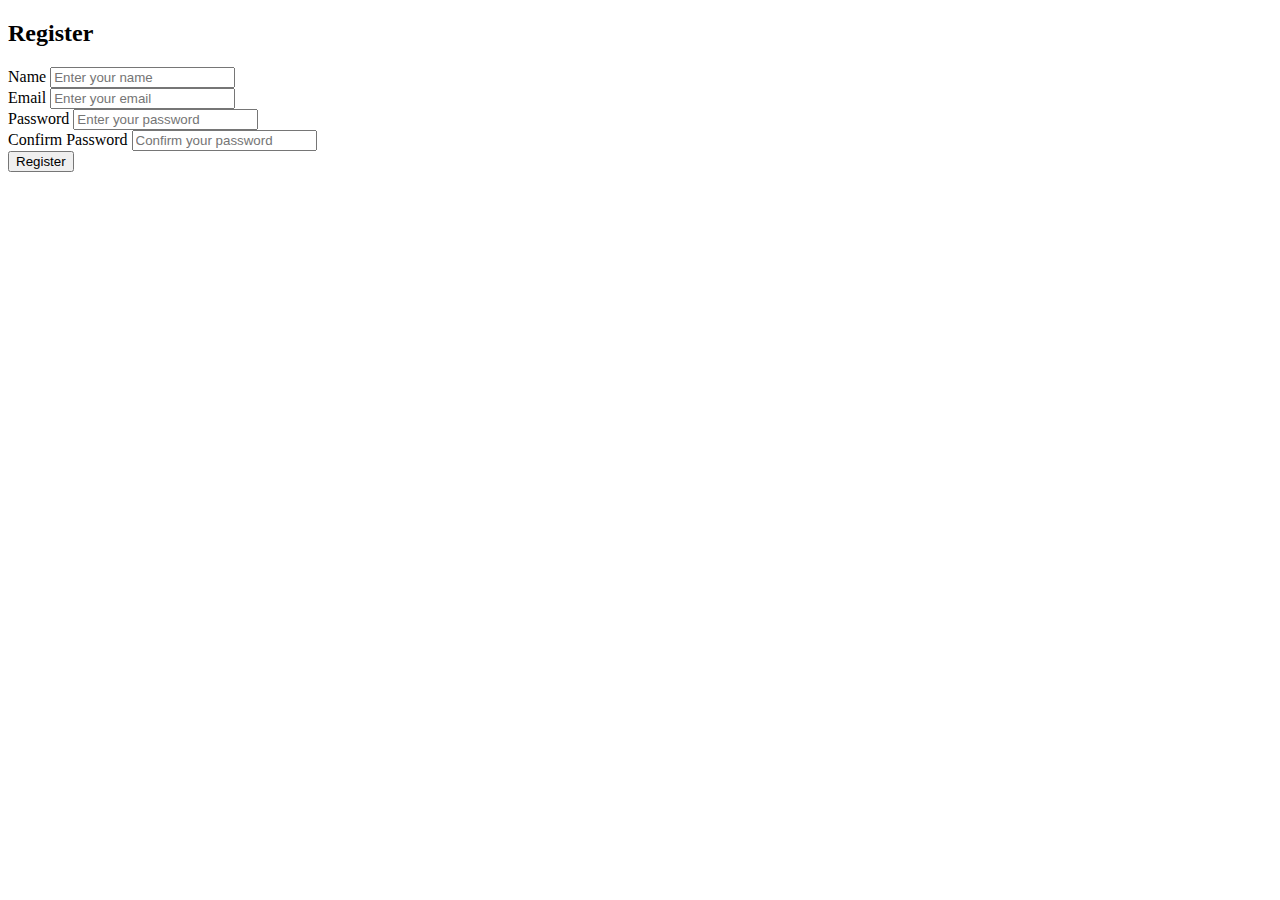
==== src/main/resources/templates/register.html @ 191e0359 "Register Page" ====
<!DOCTYPE html>
<html lang="en" xmlns="http://www.w3.org/1999/xhtml"
      xmlns:th="http://www.thymeleaf.org">
<head >
<div th:replace="~{fragments/commons::headfragment}">
</div>
    <style>
        body {
            background: url('https://invisionstudio.com/wp-content/uploads/2015/10/BMW-dealership-photography-auto-dealership-360-tour-company-virtual-tours-for-automotive-dealerships.jpg') no-repeat center center/cover;
        }
    </style>
</head>
<body>
<nav th:replace="~{fragments/commons::nav}">
</nav>
<div class="d-flex justify-content-center align-items-center vh-100">
    <div class="card p-4 shadow" style="max-width: 400px; width: 100%;">
        <h2 class="text-center mb-4">Register</h2>
        <form>
            <div class="mb-3">
                <label for="name" class="form-label">Name</label>
                <input type="text" class="form-control" id="name" placeholder="Enter your name">
            </div>
            <div class="mb-3">
                <label for="email" class="form-label">Email</label>
                <input type="email" class="form-control" id="email" placeholder="Enter your email">
            </div>
            <div class="mb-3">
                <label for="password" class="form-label">Password</label>
                <input type="password" class="form-control" id="password" placeholder="Enter your password">
            </div>
            <div class="mb-3">
                <label for="confirmPassword" class="form-label">Confirm Password</label>
                <input type="password" class="form-control" id="confirmPassword" placeholder="Confirm your password">
            </div>
            <button type="submit" class="btn btn-primary w-100">Register</button>
        </form>
    </div>
</div>
</body>

</html>
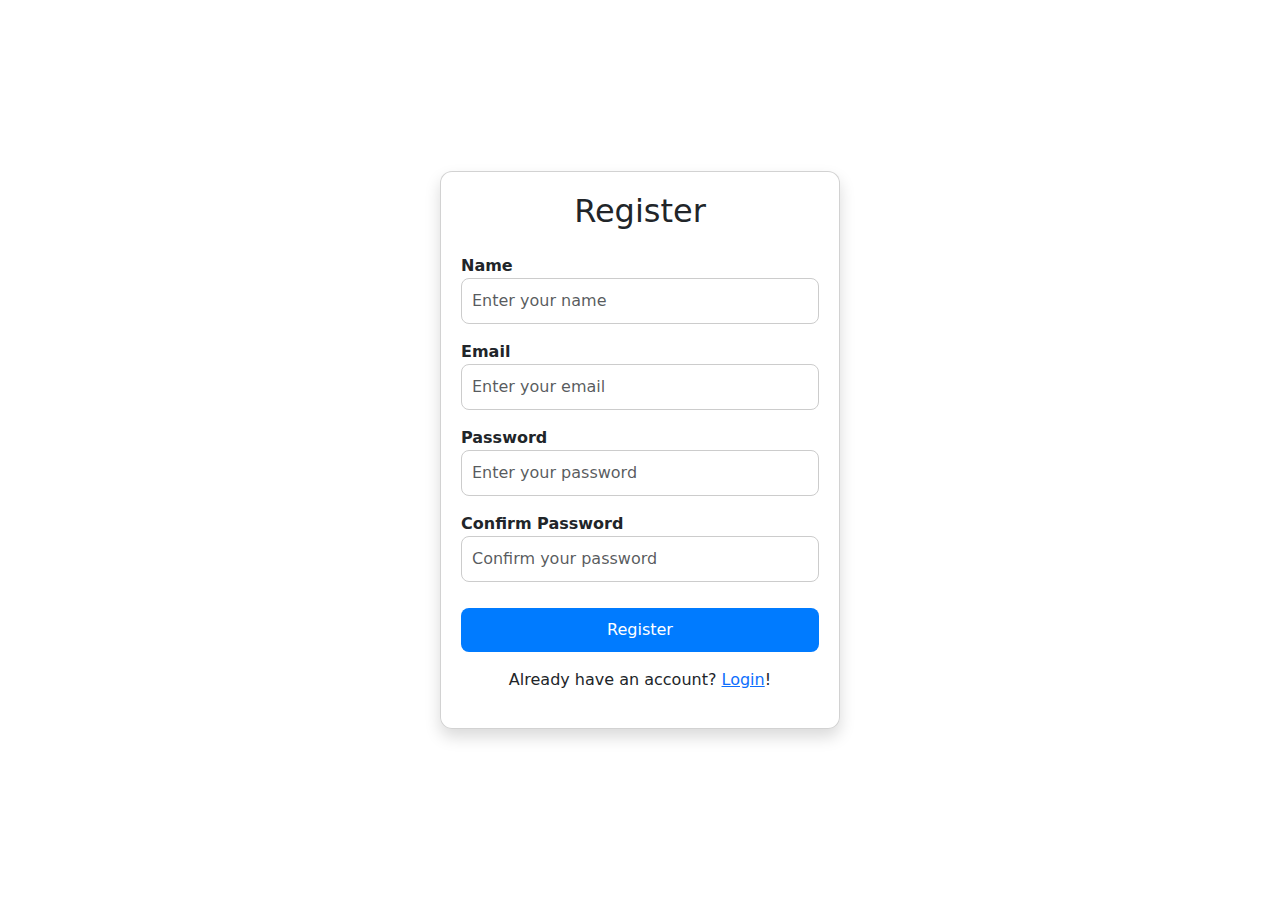
==== commit 9434aaa0: "Login Page" ====
--- a/src/main/resources/templates/register.html
+++ b/src/main/resources/templates/register.html
@@ -1,42 +1,85 @@
 <!DOCTYPE html>
 <html lang="en" xmlns="http://www.w3.org/1999/xhtml"
       xmlns:th="http://www.thymeleaf.org">
-<head >
-<div th:replace="~{fragments/commons::headfragment}">
-</div>
+<head>
+    <meta charset="UTF-8">
+    <meta name="viewport" content="width=device-width, initial-scale=1.0">
+    <title>Register</title>
+    <link rel="stylesheet" href="https://cdn.jsdelivr.net/npm/bootstrap@5.3.0/dist/css/bootstrap.min.css">
     <style>
         body {
             background: url('https://invisionstudio.com/wp-content/uploads/2015/10/BMW-dealership-photography-auto-dealership-360-tour-company-virtual-tours-for-automotive-dealerships.jpg') no-repeat center center/cover;
         }
+        .card {
+            background: rgba(255, 255, 255, 0.9);
+            border-radius: 12px;
+            padding: 20px;
+            max-width: 400px;
+            width: 100%;
+        }
+        .form-group label {
+            font-weight: bold;
+        }
+        .form-group input {
+            border-radius: 8px;
+            padding: 10px;
+            border: 1px solid #ccc;
+            width: 100%;
+        }
+        .btn-register {
+            width: 100%;
+            background-color: #007bff;
+            color: white;
+            padding: 10px;
+            border-radius: 8px;
+            border: none;
+            transition: background 0.3s;
+            font-size: 16px;
+            margin-top: 10px;
+        }
+        .btn-register:hover {
+            background-color: #0056b3;
+        }
+        .text-center {
+            text-align: center;
+        }
     </style>
 </head>
 <body>
-<nav th:replace="~{fragments/commons::nav}">
-</nav>
+<nav th:replace="~{fragments/commons::nav}"></nav>
 <div class="d-flex justify-content-center align-items-center vh-100">
-    <div class="card p-4 shadow" style="max-width: 400px; width: 100%;">
+    <div class="card shadow">
         <h2 class="text-center mb-4">Register</h2>
-        <form>
-            <div class="mb-3">
-                <label for="name" class="form-label">Name</label>
-                <input type="text" class="form-control" id="name" placeholder="Enter your name">
-            </div>
-            <div class="mb-3">
-                <label for="email" class="form-label">Email</label>
-                <input type="email" class="form-control" id="email" placeholder="Enter your email">
-            </div>
-            <div class="mb-3">
-                <label for="password" class="form-label">Password</label>
-                <input type="password" class="form-control" id="password" placeholder="Enter your password">
-            </div>
-            <div class="mb-3">
-                <label for="confirmPassword" class="form-label">Confirm Password</label>
-                <input type="password" class="form-control" id="confirmPassword" placeholder="Confirm your password">
-            </div>
-            <button type="submit" class="btn btn-primary w-100">Register</button>
-        </form>
+        <main>
+            <section class="section full-height">
+                <form class="welcome login" th:action="@{/register}" th:method="POST" th:object="${registerData}">
+                    <div class="form-group mb-3">
+                        <label for="name">Name</label>
+                        <input type="text" class="form-control" placeholder="Enter your name" id="name" name="name" th:field="*{username}">
+                        <p th:if="${#fields.hasErrors('username')}" class="invalid-feedback text-danger">Name is required</p>
+                    </div>
+                    <div class="form-group mb-3">
+                        <label for="email">Email</label>
+                        <input type="email" class="form-control" placeholder="Enter your email" id="email" name="email" th:field="*{email}">
+                        <p th:if="${#fields.hasErrors('email')}" class="invalid-feedback text-danger">Invalid email</p>
+                    </div>
+                    <div class="form-group mb-3">
+                        <label for="password">Password</label>
+                        <input type="password" class="form-control" placeholder="Enter your password" id="password" name="password" th:field="*{password}">
+                        <p th:if="${#fields.hasErrors('password')}" class="invalid-feedback text-danger">Password must be at least 4 characters</p>
+                    </div>
+                    <div class="form-group mb-3">
+                        <label for="confirmPassword">Confirm Password</label>
+                        <input type="password" class="form-control" placeholder="Confirm your password" id="confirmPassword" name="confirmPassword" th:field="*{confirmPassword}">
+                        <p th:if="${#fields.hasErrors('confirmPassword')}" class="invalid-feedback text-danger">Passwords must match</p>
+                    </div>
+                    <button type="submit" class="btn-register">Register</button>
+                    <p class="mt-3 text-center">Already have an account? <a href="/login">Login</a>!</p>
+                </form>
+            </section>
+        </main>
     </div>
 </div>
+<script src="https://cdn.jsdelivr.net/npm/bootstrap@5.3.0/dist/js/bootstrap.bundle.min.js"></script>
 </body>
-
 </html>
